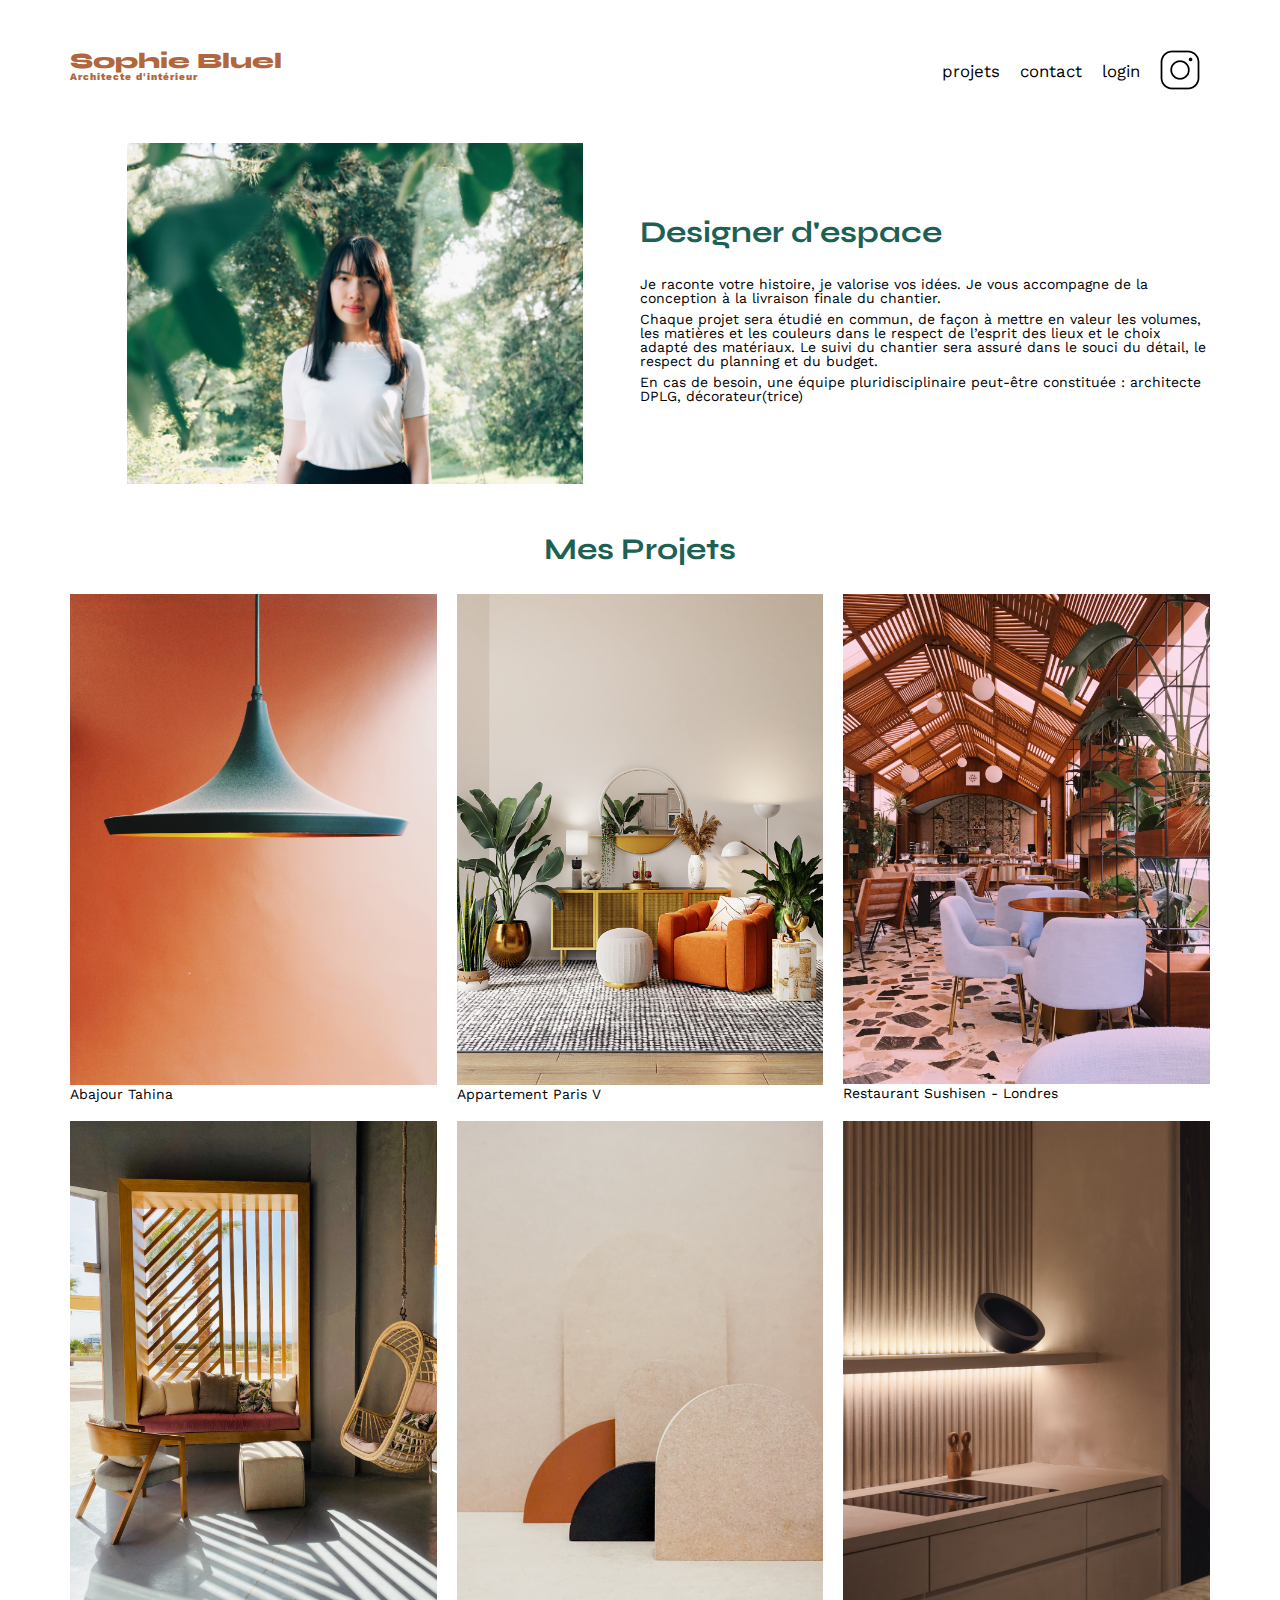
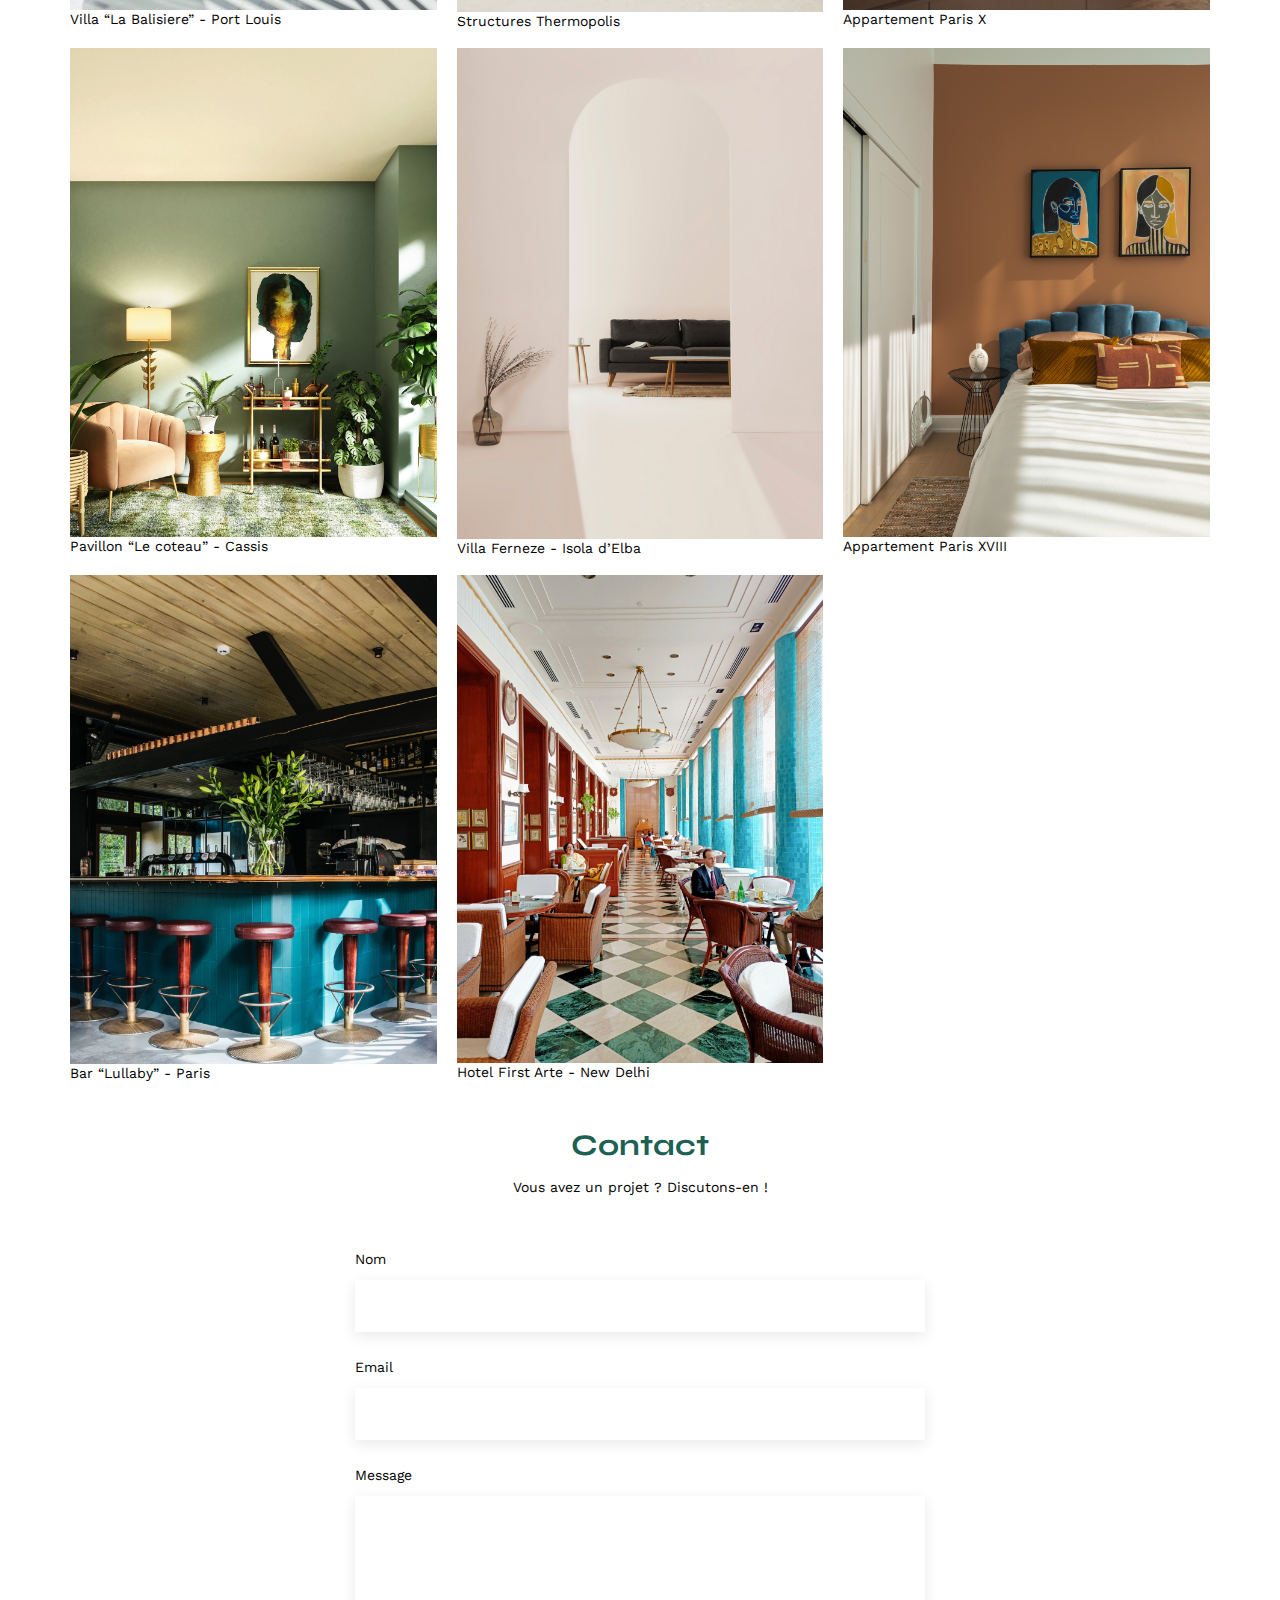
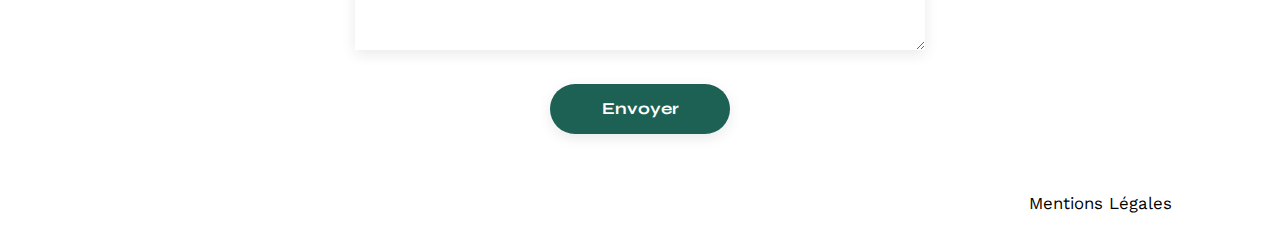
==== FrontEnd/index.html @ 16985d58 "installation du projet" ====
<!DOCTYPE html>
<html lang="fr">
<head>
	<meta charset="UTF-8">
	<title>Sophie Bluel - Architecte d'intérieur</title>
	<meta name="viewport" content="width=device-width, initial-scale=1.0">
	<link rel="preconnect" href="https://fonts.googleapis.com">
	<link rel="preconnect" href="https://fonts.gstatic.com" crossorigin>
	<link href="https://fonts.googleapis.com/css2?family=Syne:wght@700;800&family=Work+Sans&display=swap" rel="stylesheet">
	<meta name="description" content="">
	<link rel="stylesheet" href="./assets/style.css">
</head>
<body>
<header>
	<h1>Sophie Bluel <span>Architecte d'intérieur</span></h1>
	<nav>
		<ul>
			<li>projets</li>
			<li>contact</li>
			<li>login</li>
			<li><img src="./assets/icons/instagram.png" alt="Instagram"></li>
		</ul>
	</nav>
</header>
<main>
	<section id="introduction">
		<figure>
			<img src="./assets/images/sophie-bluel.png" alt="">
		</figure>
		<article>
			<h2>Designer d'espace</h2>
			<p>Je raconte votre histoire, je valorise vos idées. Je vous accompagne de la conception à la livraison finale du chantier.</p>
			<p>Chaque projet sera étudié en commun, de façon à mettre en valeur les volumes, les matières et les couleurs dans le respect de l’esprit des lieux et le choix adapté des matériaux. Le suivi du chantier sera assuré dans le souci du détail, le respect du planning et du budget.</p>
			<p>En cas de besoin, une équipe pluridisciplinaire peut-être constituée : architecte DPLG, décorateur(trice)</p>
		</article>
	</section>
	<section id="portfolio">
		<h2>Mes Projets</h2>
		<div class="gallery">
			<figure>
				<img src="assets/images/abajour-tahina.png" alt="Abajour Tahina">
				<figcaption>Abajour Tahina</figcaption>
			</figure>
			<figure>
				<img src="assets/images/appartement-paris-v.png" alt="Appartement Paris V">
				<figcaption>Appartement Paris V</figcaption>
			</figure>
			<figure>
				<img src="assets/images/restaurant-sushisen-londres.png" alt="Restaurant Sushisen - Londres">
				<figcaption>Restaurant Sushisen - Londres</figcaption>
			</figure>
			<figure>
				<img src="assets/images/la-balisiere.png" alt="Villa “La Balisiere” - Port Louis">
				<figcaption>Villa “La Balisiere” - Port Louis</figcaption>
			</figure>
			<figure>
				<img src="assets/images/structures-thermopolis.png" alt="Structures Thermopolis">
				<figcaption>Structures Thermopolis</figcaption>
			</figure>
			<figure>
				<img src="assets/images/appartement-paris-x.png" alt="Appartement Paris X">
				<figcaption>Appartement Paris X</figcaption>
			</figure>
			<figure>
				<img src="assets/images/le-coteau-cassis.png" alt="Pavillon “Le coteau” - Cassis">
				<figcaption>Pavillon “Le coteau” - Cassis</figcaption>
			</figure>
			<figure>
				<img src="assets/images/villa-ferneze.png" alt="Villa Ferneze - Isola d’Elba">
				<figcaption>Villa Ferneze - Isola d’Elba</figcaption>
			</figure>
			<figure>
				<img src="assets/images/appartement-paris-xviii.png" alt="Appartement Paris XVIII">
				<figcaption>Appartement Paris XVIII</figcaption>
			</figure>
			<figure>
				<img src="assets/images/bar-lullaby-paris.png" alt="Bar “Lullaby” - Paris">
				<figcaption>Bar “Lullaby” - Paris</figcaption>
			</figure>
			<figure>
				<img src="assets/images/hotel-first-arte-new-delhi.png" alt="Hotel First Arte - New Delhi">
				<figcaption>Hotel First Arte - New Delhi</figcaption>
			</figure>
		</div>
	</section>
	<section id="contact">
		<h2>Contact</h2>
		<p>Vous avez un projet ? Discutons-en !</p>
		<form action="#" method="post">
			<label for="name">Nom</label>
			<input type="text" name="name" id="name">
			<label for="email">Email</label>
			<input type="email" name="email" id="email">
			<label for="message">Message</label>
			<textarea name="message" id="message" cols="30" rows="10"></textarea>
			<input type="submit" value="Envoyer">
		</form>
	</section>
</main>

<footer>
	<nav>
		<ul>
			<li>Mentions Légales</li>
		</ul>
	</nav>
</footer>
</body>
</html>
---- FrontEnd/assets/style.css ----
/* http://meyerweb.com/eric/tools/css/reset/
   v2.0 | 20110126
   License: none (public domain)
*/

html, body, div, span, applet, object, iframe,
h1, h2, h3, h4, h5, h6, p, blockquote, pre,
a, abbr, acronym, address, big, cite, code,
del, dfn, em, img, ins, kbd, q, s, samp,
small, strike, strong, sub, sup, tt, var,
b, u, i, center,
dl, dt, dd, ol, ul, li,
fieldset, form, label, legend,
table, caption, tbody, tfoot, thead, tr, th, td,
article, aside, canvas, details, embed,
figure, figcaption, footer, header, hgroup,
menu, nav, output, ruby, section, summary,
time, mark, audio, video {
	margin: 0;
	padding: 0;
	border: 0;
	font-size: 100%;
	font: inherit;
	vertical-align: baseline;
}
/* HTML5 display-role reset for older browsers */
article, aside, details, figcaption, figure,
footer, header, hgroup, menu, nav, section {
	display: block;
}
body {
	line-height: 1;
}
ol, ul {
	list-style: none;
}
blockquote, q {
	quotes: none;
}
blockquote:before, blockquote:after,
q:before, q:after {
	content: '';
	content: none;
}
table {
	border-collapse: collapse;
	border-spacing: 0;
}
/** end reset css**/
body {
	max-width: 1140px;
	margin:auto;
	font-family: 'Work Sans' ;
	font-size: 14px;
}
header {
	display: flex;
	justify-content: space-between;
	margin: 50px 0
}
section {
	margin: 50px 0
}

h1{
	display: flex;
	flex-direction: column;
	font-family: 'Syne';
	font-size: 22px;
	font-weight: 800;
	color: #B1663C
}

h1 > span {
	font-family: 'Work Sans';
	font-size:10px;
	letter-spacing: 0.1em;
;
}

h2{
	font-family: 'Syne';
	font-weight: 700;
	font-size: 30px;
	color: #1D6154
}
nav ul {
	display: flex;
	align-items: center;
	list-style-type: none;

}
nav li {
	padding: 0 10px;
	font-size: 1.2em;
}

li:hover {
	color: #B1663C;
}
#introduction {
	display: flex;
	align-items: center;
}
#introduction figure {
	flex: 1
}
#introduction img {
	display: block;
	margin: auto;
	width: 80%;
}

#introduction article {
	flex: 1
}
#introduction h2 {
	margin-bottom: 1em;
}

#introduction p {
	margin-bottom: 0.5em;
}
#portfolio h2 {
	text-align: center;
	margin-bottom: 1em;
}
.gallery {
	width: 100%;
	display: grid;
	grid-template-columns: 1fr 1fr 1fr;
	grid-column-gap: 20px;
	grid-row-gap: 20px;
}

.gallery img {
	width: 100%;

}
#contact {
	width: 50%;
margin: auto;
}
#contact > * {
	text-align: center;

}
#contact h2{
	margin-bottom: 20px;
}
#contact form {
	text-align: left;
	margin-top:30px;
	display: flex;
	flex-direction: column;
}

#contact input {
	height: 50px;
	font-size: 1.2em;
	border: none;
	box-shadow: 0px 4px 14px rgba(0, 0, 0, 0.09);
}
#contact label {
	margin: 2em 0 1em 0;
}
#contact textarea {
	border: none;
	box-shadow: 0px 4px 14px rgba(0, 0, 0, 0.09);
}

input[type="submit"]{
	font-family: 'Syne';
	font-weight: 700;
	color: white;
	background-color: #1D6154;
	margin : 2em auto ;
	width: 180px;
	text-align: center;
	border-radius: 60px ;
}

footer nav ul {
	display: flex;
	justify-content: flex-end;
	margin: 2em
}
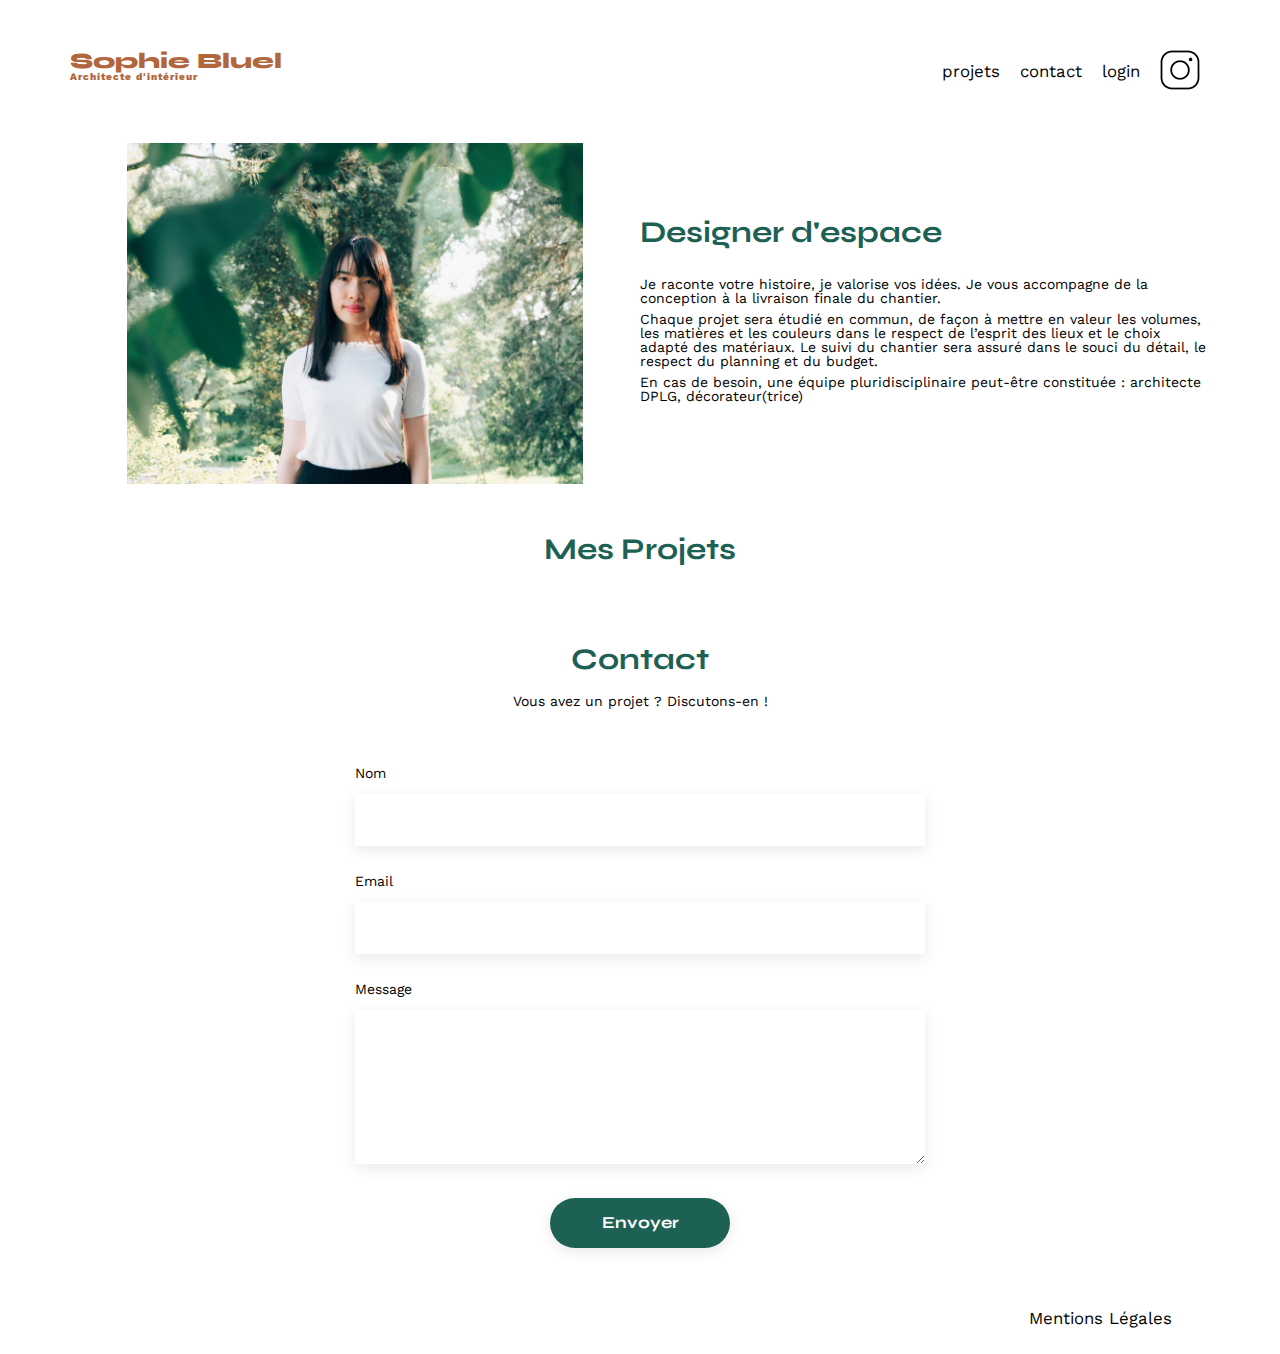
==== commit 5a73dcb1: "ajout de la gallerie dynamiquement et ajouts des boutons filtres" ====
--- a/FrontEnd/index.html
+++ b/FrontEnd/index.html
@@ -1,109 +1,74 @@
 <!DOCTYPE html>
 <html lang="fr">
+
 <head>
 	<meta charset="UTF-8">
 	<title>Sophie Bluel - Architecte d'intérieur</title>
 	<meta name="viewport" content="width=device-width, initial-scale=1.0">
 	<link rel="preconnect" href="https://fonts.googleapis.com">
 	<link rel="preconnect" href="https://fonts.gstatic.com" crossorigin>
-	<link href="https://fonts.googleapis.com/css2?family=Syne:wght@700;800&family=Work+Sans&display=swap" rel="stylesheet">
+	<link href="https://fonts.googleapis.com/css2?family=Syne:wght@700;800&family=Work+Sans&display=swap"
+		rel="stylesheet">
 	<meta name="description" content="">
 	<link rel="stylesheet" href="./assets/style.css">
 </head>
+
 <body>
-<header>
-	<h1>Sophie Bluel <span>Architecte d'intérieur</span></h1>
-	<nav>
-		<ul>
-			<li>projets</li>
-			<li>contact</li>
-			<li>login</li>
-			<li><img src="./assets/icons/instagram.png" alt="Instagram"></li>
-		</ul>
-	</nav>
-</header>
-<main>
-	<section id="introduction">
-		<figure>
-			<img src="./assets/images/sophie-bluel.png" alt="">
-		</figure>
-		<article>
-			<h2>Designer d'espace</h2>
-			<p>Je raconte votre histoire, je valorise vos idées. Je vous accompagne de la conception à la livraison finale du chantier.</p>
-			<p>Chaque projet sera étudié en commun, de façon à mettre en valeur les volumes, les matières et les couleurs dans le respect de l’esprit des lieux et le choix adapté des matériaux. Le suivi du chantier sera assuré dans le souci du détail, le respect du planning et du budget.</p>
-			<p>En cas de besoin, une équipe pluridisciplinaire peut-être constituée : architecte DPLG, décorateur(trice)</p>
-		</article>
-	</section>
-	<section id="portfolio">
-		<h2>Mes Projets</h2>
-		<div class="gallery">
+	<header>
+		<h1>Sophie Bluel <span>Architecte d'intérieur</span></h1>
+		<nav>
+			<ul>
+				<li>projets</li>
+				<li>contact</li>
+				<li>login</li>
+				<li><img src="./assets/icons/instagram.png" alt="Instagram"></li>
+			</ul>
+		</nav>
+	</header>
+	<main>
+		<section id="introduction">
 			<figure>
-				<img src="assets/images/abajour-tahina.png" alt="Abajour Tahina">
-				<figcaption>Abajour Tahina</figcaption>
+				<img src="./assets/images/sophie-bluel.png" alt="">
 			</figure>
-			<figure>
-				<img src="assets/images/appartement-paris-v.png" alt="Appartement Paris V">
-				<figcaption>Appartement Paris V</figcaption>
-			</figure>
-			<figure>
-				<img src="assets/images/restaurant-sushisen-londres.png" alt="Restaurant Sushisen - Londres">
-				<figcaption>Restaurant Sushisen - Londres</figcaption>
-			</figure>
-			<figure>
-				<img src="assets/images/la-balisiere.png" alt="Villa “La Balisiere” - Port Louis">
-				<figcaption>Villa “La Balisiere” - Port Louis</figcaption>
-			</figure>
-			<figure>
-				<img src="assets/images/structures-thermopolis.png" alt="Structures Thermopolis">
-				<figcaption>Structures Thermopolis</figcaption>
-			</figure>
-			<figure>
-				<img src="assets/images/appartement-paris-x.png" alt="Appartement Paris X">
-				<figcaption>Appartement Paris X</figcaption>
-			</figure>
-			<figure>
-				<img src="assets/images/le-coteau-cassis.png" alt="Pavillon “Le coteau” - Cassis">
-				<figcaption>Pavillon “Le coteau” - Cassis</figcaption>
-			</figure>
-			<figure>
-				<img src="assets/images/villa-ferneze.png" alt="Villa Ferneze - Isola d’Elba">
-				<figcaption>Villa Ferneze - Isola d’Elba</figcaption>
-			</figure>
-			<figure>
-				<img src="assets/images/appartement-paris-xviii.png" alt="Appartement Paris XVIII">
-				<figcaption>Appartement Paris XVIII</figcaption>
-			</figure>
-			<figure>
-				<img src="assets/images/bar-lullaby-paris.png" alt="Bar “Lullaby” - Paris">
-				<figcaption>Bar “Lullaby” - Paris</figcaption>
-			</figure>
-			<figure>
-				<img src="assets/images/hotel-first-arte-new-delhi.png" alt="Hotel First Arte - New Delhi">
-				<figcaption>Hotel First Arte - New Delhi</figcaption>
-			</figure>
-		</div>
-	</section>
-	<section id="contact">
-		<h2>Contact</h2>
-		<p>Vous avez un projet ? Discutons-en !</p>
-		<form action="#" method="post">
-			<label for="name">Nom</label>
-			<input type="text" name="name" id="name">
-			<label for="email">Email</label>
-			<input type="email" name="email" id="email">
-			<label for="message">Message</label>
-			<textarea name="message" id="message" cols="30" rows="10"></textarea>
-			<input type="submit" value="Envoyer">
-		</form>
-	</section>
-</main>
+			<article>
+				<h2>Designer d'espace</h2>
+				<p>Je raconte votre histoire, je valorise vos idées. Je vous accompagne de la conception à la livraison
+					finale du chantier.</p>
+				<p>Chaque projet sera étudié en commun, de façon à mettre en valeur les volumes, les matières et les
+					couleurs dans le respect de l’esprit des lieux et le choix adapté des matériaux. Le suivi du
+					chantier sera assuré dans le souci du détail, le respect du planning et du budget.</p>
+				<p>En cas de besoin, une équipe pluridisciplinaire peut-être constituée : architecte DPLG,
+					décorateur(trice)</p>
+			</article>
+		</section>
+		<section id="portfolio">
+			<h2>Mes Projets</h2>
+			<div class="gallery">
+			</div>
+		</section>
+		<section id="contact">
+			<h2>Contact</h2>
+			<p>Vous avez un projet ? Discutons-en !</p>
+			<form action="#" method="post">
+				<label for="name">Nom</label>
+				<input type="text" name="name" id="name">
+				<label for="email">Email</label>
+				<input type="email" name="email" id="email">
+				<label for="message">Message</label>
+				<textarea name="message" id="message" cols="30" rows="10"></textarea>
+				<input type="submit" value="Envoyer">
+			</form>
+		</section>
+		<script src="scripts/script.js"></script>
+	</main>
 
-<footer>
-	<nav>
-		<ul>
-			<li>Mentions Légales</li>
-		</ul>
-	</nav>
-</footer>
+	<footer>
+		<nav>
+			<ul>
+				<li>Mentions Légales</li>
+			</ul>
+		</nav>
+	</footer>
 </body>
-</html>
+
+</html>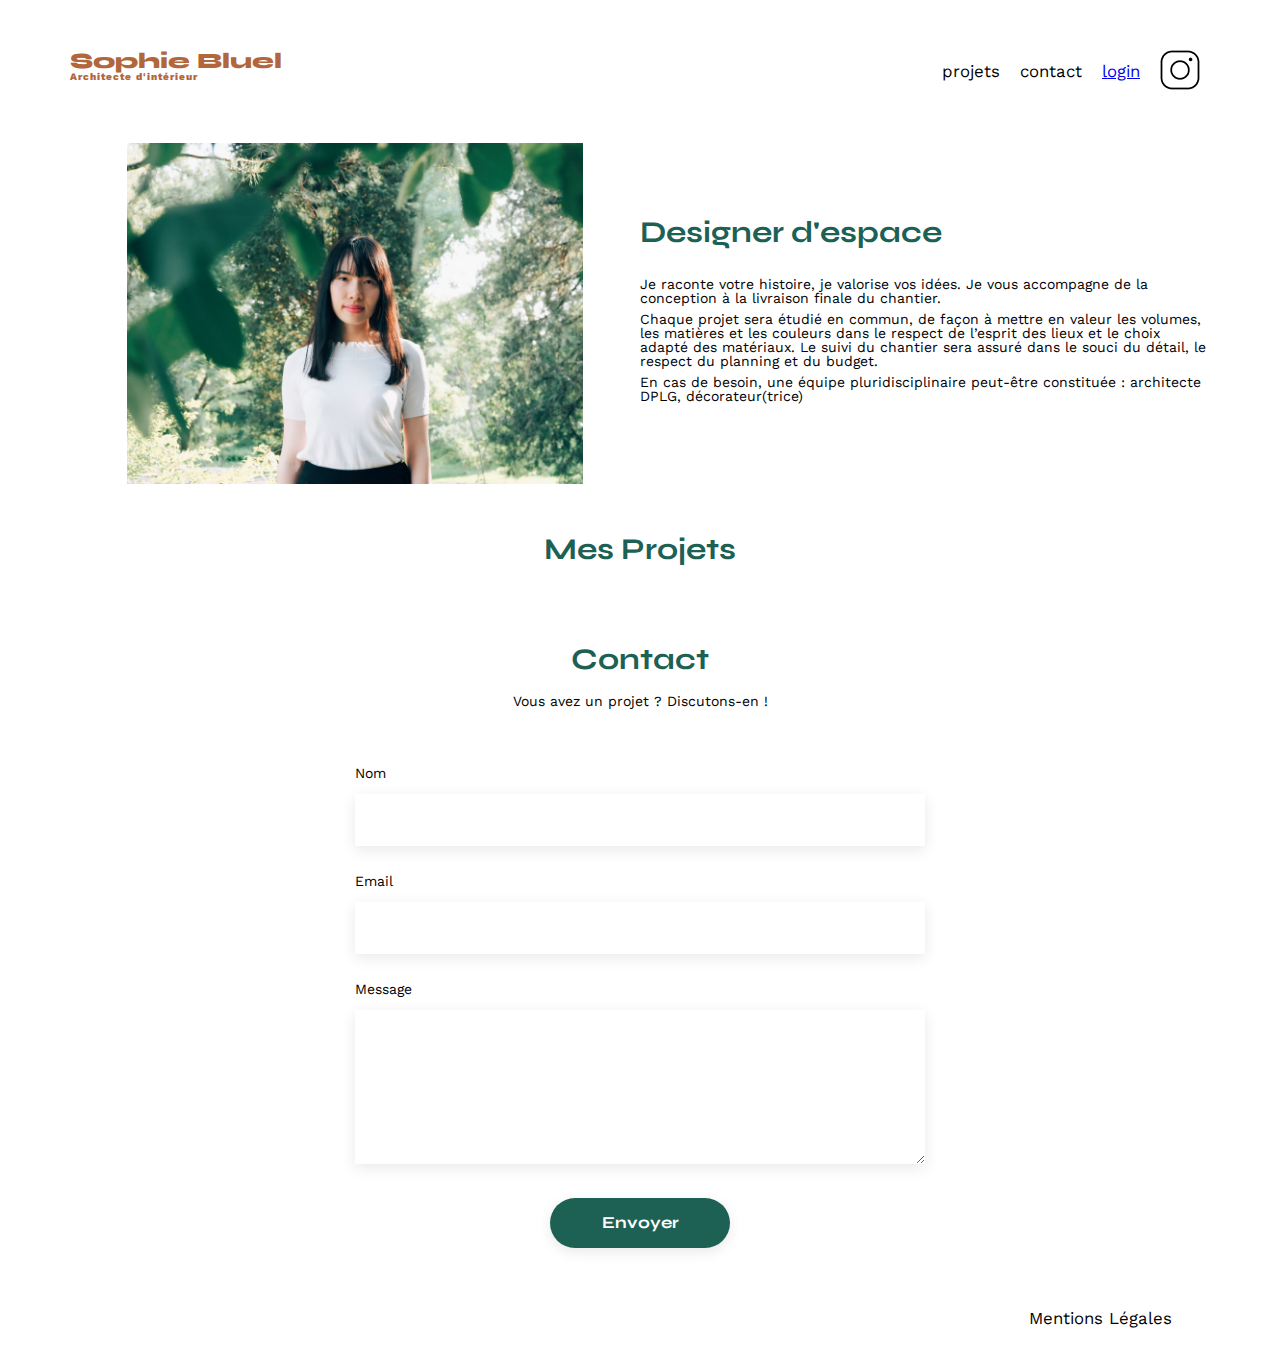
==== commit 655bdaa8: "ajout form login et js submit login" ====
--- a/FrontEnd/index.html
+++ b/FrontEnd/index.html
@@ -20,7 +20,7 @@
 			<ul>
 				<li>projets</li>
 				<li>contact</li>
-				<li>login</li>
+				<li> <a href="./login.html">login</a></li>
 				<li><img src="./assets/icons/instagram.png" alt="Instagram"></li>
 			</ul>
 		</nav>
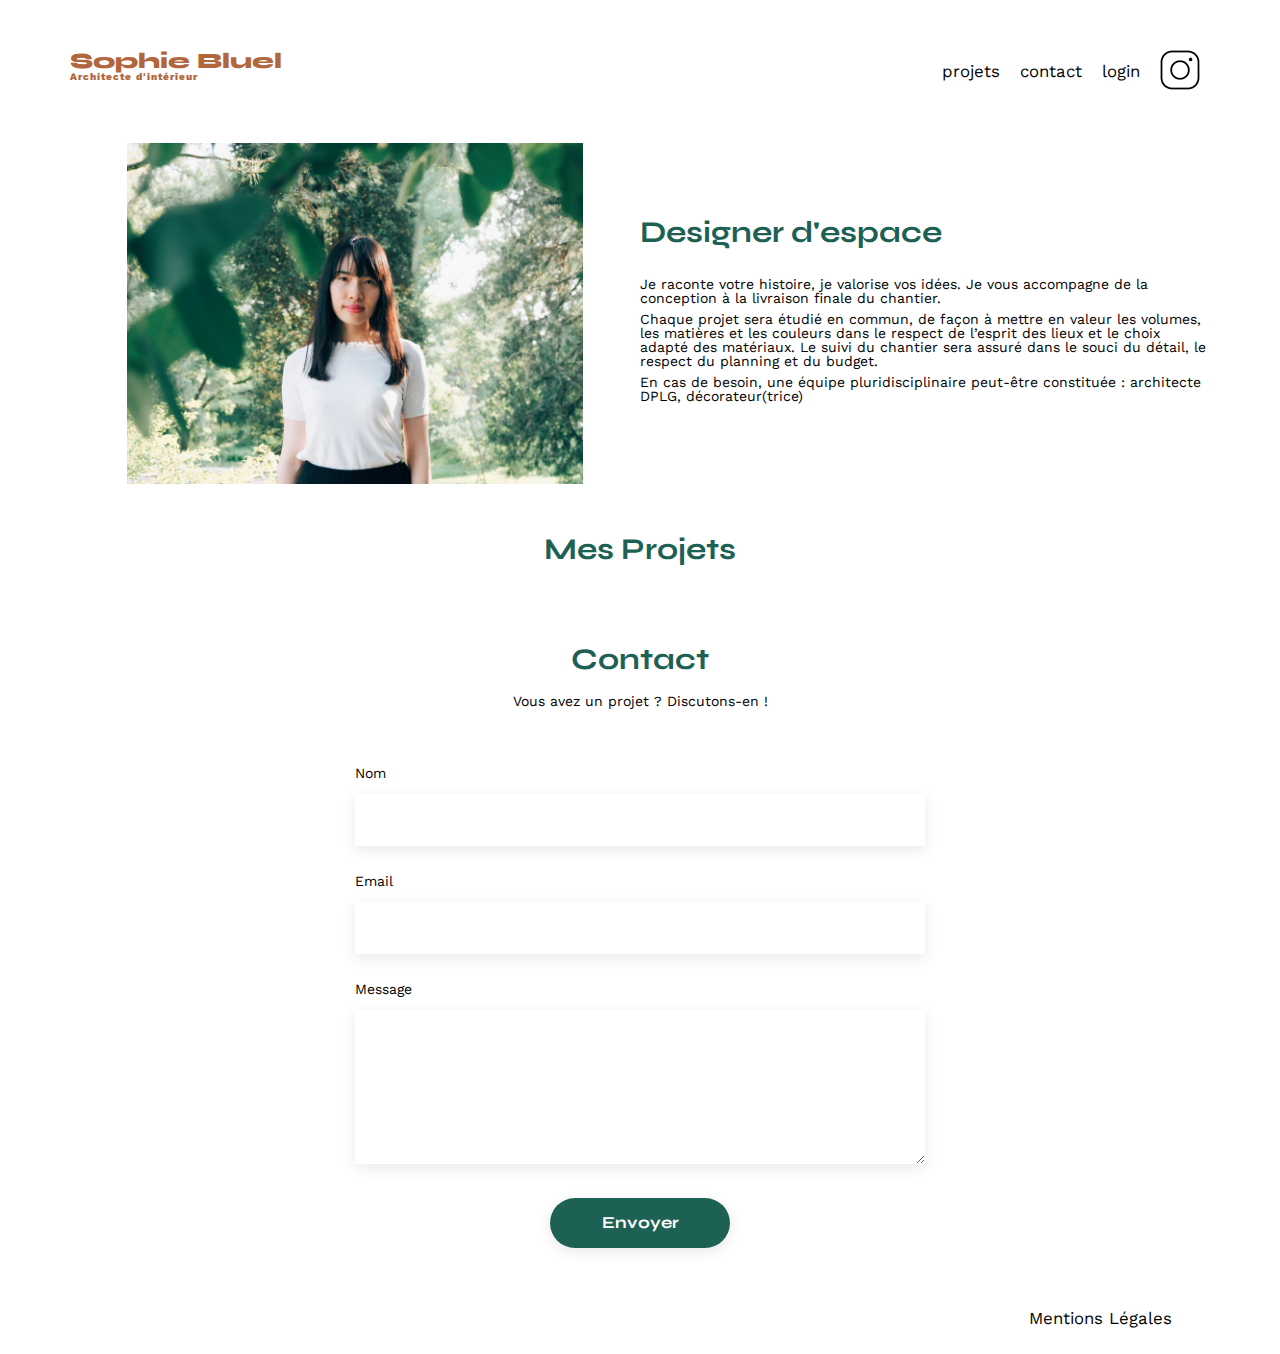
==== commit b32f4fbe: "modification de la 2eme modal" ====
--- a/FrontEnd/index.html
+++ b/FrontEnd/index.html
@@ -9,23 +9,29 @@
 	<link rel="preconnect" href="https://fonts.gstatic.com" crossorigin>
 	<link href="https://fonts.googleapis.com/css2?family=Syne:wght@700;800&family=Work+Sans&display=swap"
 		rel="stylesheet">
+	<link rel="stylesheet" href="https://cdnjs.cloudflare.com/ajax/libs/font-awesome/6.0.0-beta3/css/all.min.css">
 	<meta name="description" content="">
 	<link rel="stylesheet" href="./assets/style.css">
 </head>
 
 <body>
+	<div id="edit-mode-banner">
+		<i class="fa-regular fa-pen-to-square"></i>
+		<span>Mode édition</span>
+	</div>
 	<header>
 		<h1>Sophie Bluel <span>Architecte d'intérieur</span></h1>
 		<nav>
 			<ul>
 				<li>projets</li>
 				<li>contact</li>
-				<li> <a href="./login.html">login</a></li>
+				<li><a href="./login.html">login</a></li>
 				<li><img src="./assets/icons/instagram.png" alt="Instagram"></li>
 			</ul>
 		</nav>
 	</header>
 	<main>
+
 		<section id="introduction">
 			<figure>
 				<img src="./assets/images/sophie-bluel.png" alt="">
--- a/FrontEnd/assets/style.css
+++ b/FrontEnd/assets/style.css
@@ -3,19 +3,87 @@
    License: none (public domain)
 */
 
-html, body, div, span, applet, object, iframe,
-h1, h2, h3, h4, h5, h6, p, blockquote, pre,
-a, abbr, acronym, address, big, cite, code,
-del, dfn, em, img, ins, kbd, q, s, samp,
-small, strike, strong, sub, sup, tt, var,
-b, u, i, center,
-dl, dt, dd, ol, ul, li,
-fieldset, form, label, legend,
-table, caption, tbody, tfoot, thead, tr, th, td,
-article, aside, canvas, details, embed,
-figure, figcaption, footer, header, hgroup,
-menu, nav, output, ruby, section, summary,
-time, mark, audio, video {
+html,
+body,
+div,
+span,
+applet,
+object,
+iframe,
+h1,
+h2,
+h3,
+h4,
+h5,
+h6,
+p,
+blockquote,
+pre,
+a,
+abbr,
+acronym,
+address,
+big,
+cite,
+code,
+del,
+dfn,
+em,
+img,
+ins,
+kbd,
+q,
+s,
+samp,
+small,
+strike,
+strong,
+sub,
+sup,
+tt,
+var,
+b,
+u,
+i,
+center,
+dl,
+dt,
+dd,
+ol,
+ul,
+li,
+fieldset,
+form,
+label,
+legend,
+table,
+caption,
+tbody,
+tfoot,
+thead,
+tr,
+th,
+td,
+article,
+aside,
+canvas,
+details,
+embed,
+figure,
+figcaption,
+footer,
+header,
+hgroup,
+menu,
+nav,
+output,
+ruby,
+section,
+summary,
+time,
+mark,
+audio,
+video {
 	margin: 0;
 	padding: 0;
 	border: 0;
@@ -23,46 +91,68 @@
 	font: inherit;
 	vertical-align: baseline;
 }
+
 /* HTML5 display-role reset for older browsers */
-article, aside, details, figcaption, figure,
-footer, header, hgroup, menu, nav, section {
+article,
+aside,
+details,
+figcaption,
+figure,
+footer,
+header,
+hgroup,
+menu,
+nav,
+section {
 	display: block;
 }
+
 body {
 	line-height: 1;
 }
-ol, ul {
+
+ol,
+ul {
 	list-style: none;
 }
-blockquote, q {
+
+blockquote,
+q {
 	quotes: none;
 }
-blockquote:before, blockquote:after,
-q:before, q:after {
+
+blockquote:before,
+blockquote:after,
+q:before,
+q:after {
 	content: '';
 	content: none;
 }
+
 table {
 	border-collapse: collapse;
 	border-spacing: 0;
 }
+
 /** end reset css**/
 body {
 	max-width: 1140px;
-	margin:auto;
-	font-family: 'Work Sans' ;
+	margin: auto;
+	font-family: 'Work Sans';
 	font-size: 14px;
 }
+
 header {
 	display: flex;
 	justify-content: space-between;
 	margin: 50px 0
 }
+
 section {
 	margin: 50px 0
 }
 
-h1{
+h1 {
 	display: flex;
 	flex-direction: column;
 	font-family: 'Syne';
@@ -71,25 +161,27 @@
 	color: #B1663C
 }
 
-h1 > span {
+h1>span {
 	font-family: 'Work Sans';
-	font-size:10px;
+	font-size: 10px;
 	letter-spacing: 0.1em;
-;
-}
-
-h2{
+	;
+}
+
+h2 {
 	font-family: 'Syne';
 	font-weight: 700;
 	font-size: 30px;
 	color: #1D6154
 }
+
 nav ul {
 	display: flex;
 	align-items: center;
 	list-style-type: none;
 
 }
+
 nav li {
 	padding: 0 10px;
 	font-size: 1.2em;
@@ -98,13 +190,16 @@
 li:hover {
 	color: #B1663C;
 }
+
 #introduction {
 	display: flex;
 	align-items: center;
 }
+
 #introduction figure {
 	flex: 1
 }
+
 #introduction img {
 	display: block;
 	margin: auto;
@@ -114,6 +209,7 @@
 #introduction article {
 	flex: 1
 }
+
 #introduction h2 {
 	margin-bottom: 1em;
 }
@@ -121,10 +217,12 @@
 #introduction p {
 	margin-bottom: 0.5em;
 }
+
 #portfolio h2 {
 	text-align: center;
 	margin-bottom: 1em;
 }
+
 .gallery {
 	width: 100%;
 	display: grid;
@@ -137,20 +235,24 @@
 	width: 100%;
 
 }
+
 #contact {
 	width: 50%;
-margin: auto;
-}
-#contact > * {
+	margin: auto;
+}
+
+#contact>* {
 	text-align: center;
 
 }
-#contact h2{
+
+#contact h2 {
 	margin-bottom: 20px;
 }
+
 #contact form {
 	text-align: left;
-	margin-top:30px;
+	margin-top: 30px;
 	display: flex;
 	flex-direction: column;
 }
@@ -161,23 +263,25 @@
 	border: none;
 	box-shadow: 0px 4px 14px rgba(0, 0, 0, 0.09);
 }
+
 #contact label {
 	margin: 2em 0 1em 0;
 }
+
 #contact textarea {
 	border: none;
 	box-shadow: 0px 4px 14px rgba(0, 0, 0, 0.09);
 }
 
-input[type="submit"]{
+input[type="submit"] {
 	font-family: 'Syne';
 	font-weight: 700;
 	color: white;
 	background-color: #1D6154;
-	margin : 2em auto ;
+	margin: 2em auto;
 	width: 180px;
 	text-align: center;
-	border-radius: 60px ;
+	border-radius: 60px;
 }
 
 footer nav ul {
@@ -186,3 +290,231 @@
 	margin: 2em
 }
 
+#edit-mode-banner {
+	background-color: black;
+	color: white;
+	text-align: center;
+	padding: 10px;
+	position: fixed;
+	top: 0;
+	left: 0;
+	right: 0;
+	z-index: 1000;
+	display: none;
+}
+
+.modal {
+	display: none;
+	position: fixed;
+	z-index: 1000;
+	left: 0;
+	top: 0;
+	width: 100%;
+	height: 100%;
+	overflow: auto;
+	background-color: rgba(0, 0, 0, 0.4);
+	
+}
+
+.modal-content {
+	background-color: #fefefe;
+	margin: 15% auto;
+	padding: 20px;
+	border: 1px solid #fefefe;
+	width: 630px;
+	height: 690px;
+	border-radius: 10px;
+
+}
+
+.close {
+	color: black;
+	float: right;
+	font-size: 28px;
+	font-weight: bold;
+	cursor: pointer;
+}
+
+.modalText {
+	font-family: 'Work Sans';
+	position: absolute;
+	font-size: 26px;
+	font-weight: 400;
+	margin-top: 60px;
+	left: 750px;
+	color: black;
+}
+
+.modalButton {
+	font-family: 'Syne';
+	font-weight: 700;
+	color: white;
+	background-color: #1D6154;
+	margin: 2em auto;
+	width: 250px;
+	height: 36px;
+	text-align: center;
+	border-radius: 60px;
+	top: 870px;
+	left: 690px;
+	border-width: 0;
+	position: absolute;
+	cursor: pointer;
+}
+
+.modalGallery {
+	display: flex;
+	flex-wrap: wrap;
+	margin-top: 150px;
+	width: 500px;
+	justify-content: flex-start;
+	margin-left: 115px;
+}
+
+.modalGallery img {
+	width: 75px;
+	height: 100px;
+	margin: 5px;
+}
+.modalLine{
+	color: rgba(179, 179, 179, 1);
+	background-color: rgba(179, 179, 179, 1);
+	width: 430px;
+	height: 1px;
+	display: block;
+	border: none;
+	margin-left: 115px;
+	margin-top: 80px;
+}
+.delete-icon {
+	background-color: rgba(0, 0, 0, 0.5);
+	padding: 5px;
+	border-radius: 2px;
+  }
+  
+  .delete-icon:hover {
+	background-color: rgba(0, 0, 0, 0.7);
+  }
+  #addModal{
+	display: none;
+	position: fixed;
+	z-index: 1000;
+	left: 0;
+	top: 0;
+	width: 100%;
+	height: 100%;
+	overflow: auto;
+	background-color: rgba(0, 0, 0, 0.4);
+  }
+  #addModal .modal-content{
+	background-color: #fefefe;
+	margin: 15% auto;
+	padding: 20px;
+	border: 1px solid #fefefe;
+	width: 630px;
+	height: 690px;
+	border-radius: 10px;
+  }
+  #addModal h2{
+	font-family: 'Work Sans';
+	position: absolute;
+	font-size: 26px;
+	font-weight: 400;
+	margin-top: 60px;
+	left: 750px;
+	color: black;
+  }
+  #addWorkForm{
+	display: flex;
+	flex-direction: column;
+	margin-top: 150px;
+  }
+  #addWorkForm .submitBtn{
+	font-family: 'Syne';
+	font-weight: 700;
+	color: white;
+	background-color: #1D6154;
+	margin: 2em auto;
+	width: 250px;
+	height: 36px;
+	text-align: center;
+	border-radius: 60px;
+	top: 870px;
+	left: 690px;
+	border-width: 0;
+	position: absolute;
+	cursor: pointer;
+  }
+  #category{
+	height: 50px;
+	margin-top: 50px;
+	margin-bottom: 5px;
+	border-width: 0px;
+ 	box-shadow:rgba(0, 0, 0, 0.09) 0px 4px 14px 0px;
+  }
+  #title{
+	height: 50px;
+	margin-top: 150px;
+	margin-bottom: 5px;
+	border-width: 0px;
+	box-shadow:rgba(0, 0, 0, 0.09) 0px 4px 14px 0px;
+  }
+  .upload-wrapper{
+	background-color: red;
+	padding: 30px;
+	display: flex;
+	flex-direction: column;
+	justify-content: center;
+	align-items: center;
+	border-radius: 30px;
+  }
+  .upload-image{
+	display: none;
+  }
+  .upload-label{
+	background-color: yellow;
+	padding: 10px 20px;
+	border-radius: 50px;
+	margin: 20px;
+  }
+  .upload-icon{
+	font-size: 3rem;
+	color: blue;
+  }
+  .upload-indication{
+	color: blue;
+  }
+  .titreTitle{
+	position: absolute;
+	top: 575px;
+	left: 490px;
+  }
+  .categoryTitle{
+	position: absolute;
+	top: 685px;
+	left: 490px;
+  }
+  .imageUploadButton{
+	z-index: 0;
+  }
+
+  .filter-menu{
+	display: flex;
+	justify-content: center;
+  }
+  .filter-menu button{
+	border-radius: 60px;
+	border-width: 1px;
+	background-color: white;
+	border-color: #1D6154;
+	width: 200px;
+	height: 40px;
+	margin-right: 10px;
+	margin-bottom: 30px;
+	font-family: 'Syne';
+	color: #1D6154;
+  }
+  nav ul li a{
+	text-decoration: none;
+	color: black;
+  }